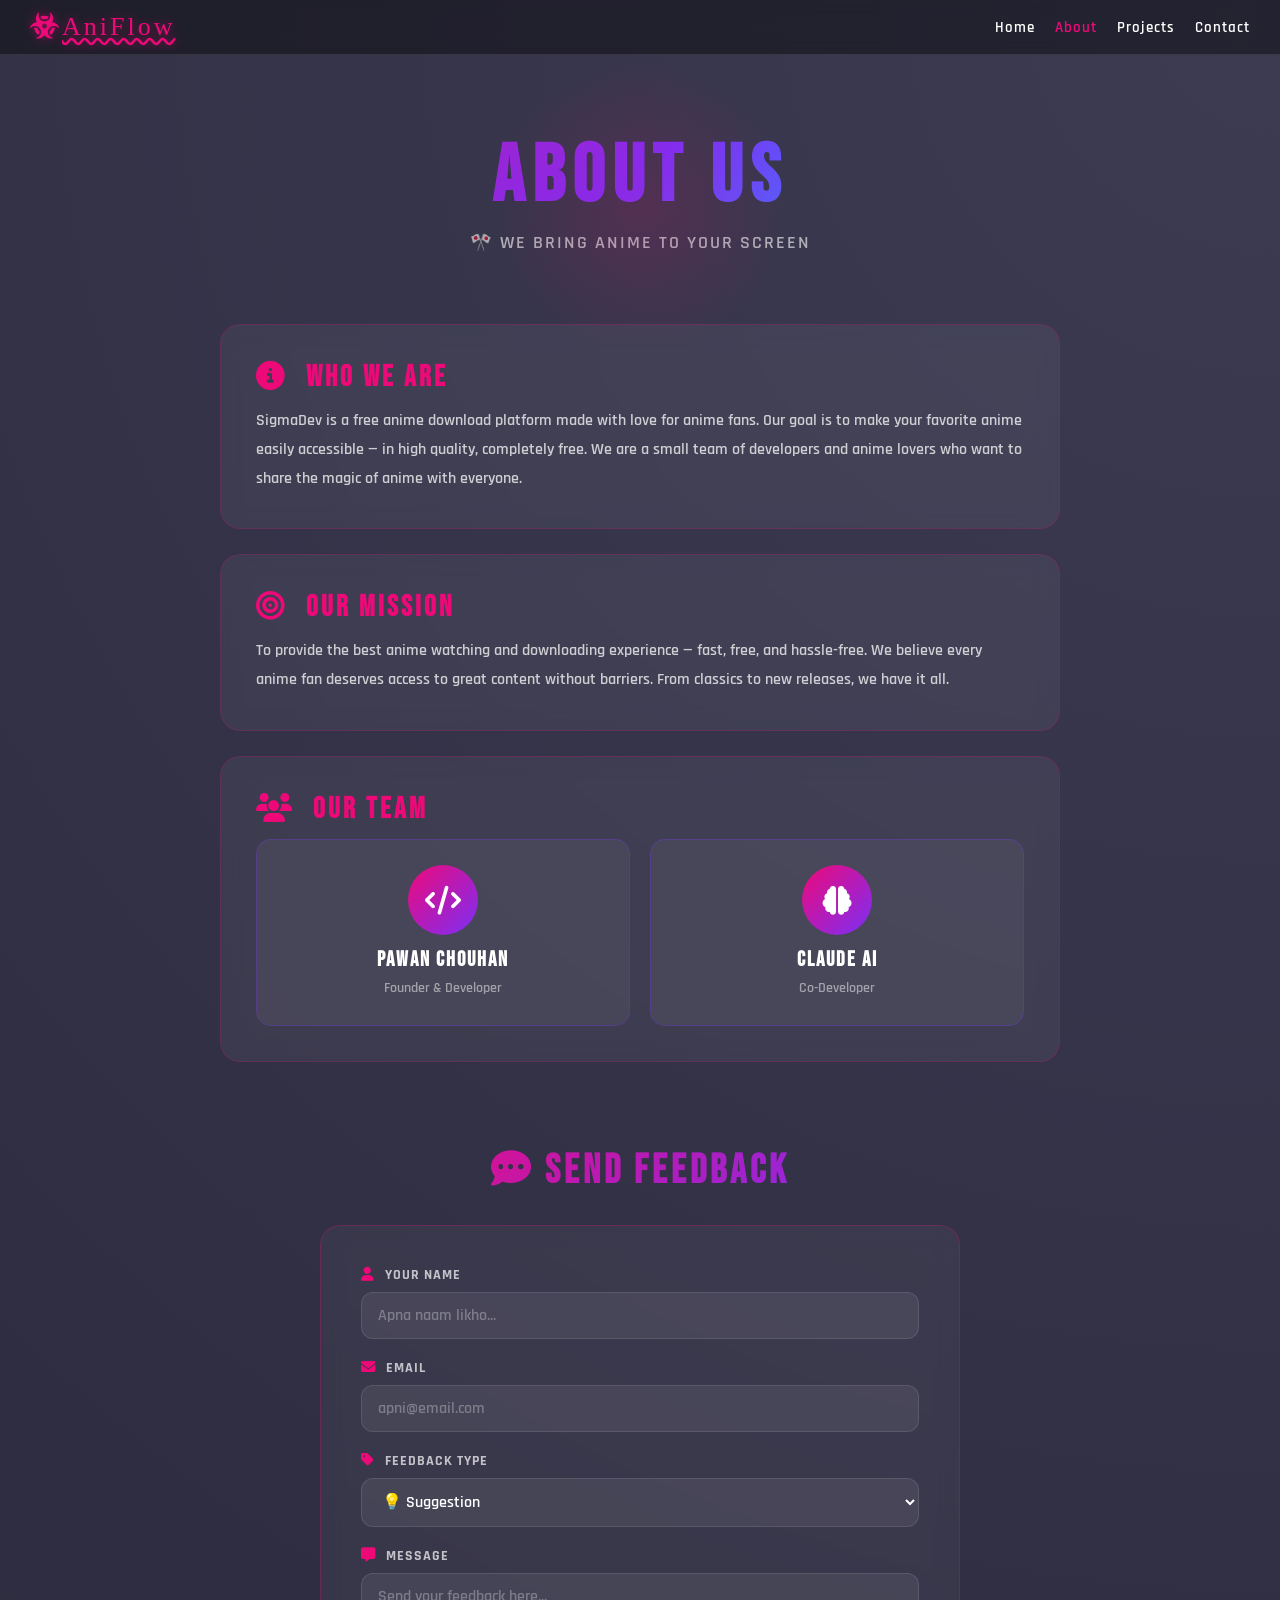
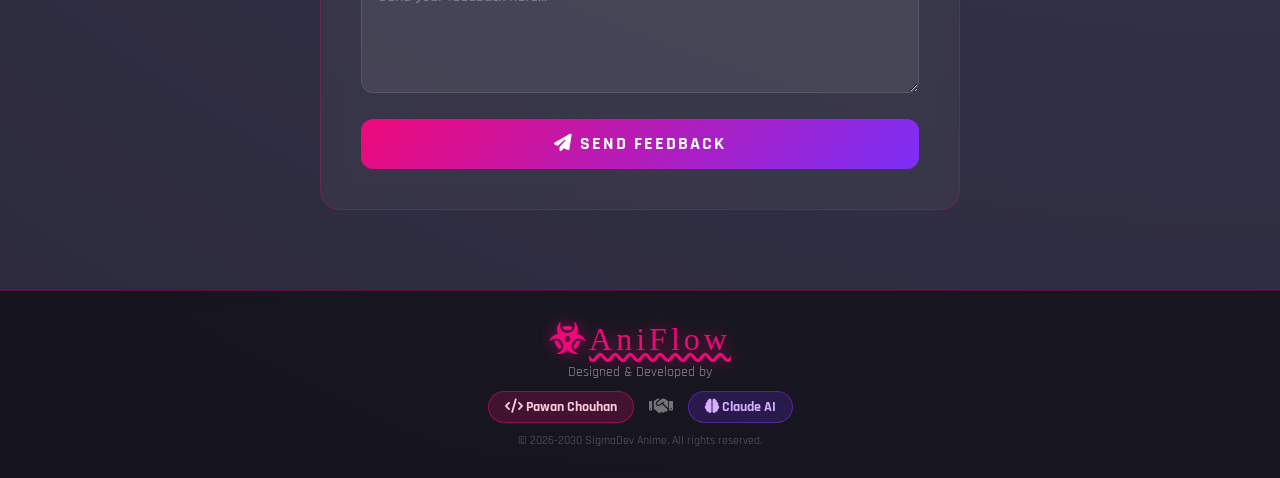
==== About us.html @ 2e11c908 "Aniflow added" ====
<!DOCTYPE html>
<html lang="en">

<head>
    <meta charset="UTF-8">
    <meta name="viewport" content="width=device-width, initial-scale=1.0">
    <title>SigmaDev - About Us</title>
    <link rel="stylesheet" href="https://cdnjs.cloudflare.com/ajax/libs/font-awesome/6.5.0/css/all.min.css">
    <link href="https://fonts.googleapis.com/css2?family=Bebas+Neue&family=Rajdhani:wght@400;600;700&display=swap"
        rel="stylesheet">
    <style>
        * {
            margin: 0;
            padding: 0;
            box-sizing: border-box;
        }

        body {
            min-height: 100vh;
            background: #282537;
            background-image: radial-gradient(circle at top, #3c3b52 0%, #252233 80%);
            background-size: 200% 200%;
            animation: breathe 8s ease infinite;
            font-family: 'Rajdhani', sans-serif;
            color: white;
        }

        @keyframes breathe {
            0% {
                background-position: 50% 0%;
            }

            50% {
                background-position: 50% 100%;
            }

            100% {
                background-position: 50% 0%;
            }
        }

        /* NAVBAR */
        .navbar {
            position: fixed;
            top: 0;
            width: 100%;
            display: flex;
            align-items: center;
            justify-content: space-between;
            padding: 12px 30px;
            background: rgba(0, 0, 0, 0.4);
            backdrop-filter: blur(10px);
            border-bottom: 1px solid rgba(255, 255, 255, 0.1);
            z-index: 1000;
        }

        .logo {
            font-family: 'Bebas Neue', cursive;
            font-size: 26px;
            letter-spacing: 3px;
            color: #ee0979;
            text-shadow: 0 0 10px rgba(238, 9, 121, 0.5);
            text-decoration: none;
            font-family: cursive;
            text-decoration-style: wavy;
            text-decoration-line: underline;
        }

        .nav-links {
            display: flex;
            list-style: none;
            gap: 20px;
        }

        .nav-links a {
            text-decoration: none;
            color: white;
            font-size: 15px;
            font-weight: 600;
            letter-spacing: 1px;
            transition: color 0.3s;
        }

        .nav-links a:hover {
            color: #ee0979;
        }

        /* HERO */
        .hero {
            margin-top: 57px;
            padding: 80px 30px 50px;
            text-align: center;
            position: relative;
        }

        .hero::before {
            content: '';
            position: absolute;
            top: 0;
            left: 50%;
            transform: translateX(-50%);
            width: 300px;
            height: 300px;
            background: radial-gradient(circle, rgba(238, 9, 121, 0.15), transparent 70%);
            pointer-events: none;
        }

        .hero h1 {
            font-family: 'Bebas Neue', cursive;
            font-size: 5rem;
            letter-spacing: 8px;
            background: linear-gradient(135deg, #ee0979, #7b2ff7, #00d4ff);
            -webkit-background-clip: text;
            -webkit-text-fill-color: transparent;
            background-clip: text;
            line-height: 1;
        }

        .hero p {
            margin-top: 15px;
            font-size: 1.1rem;
            font-weight: 600;
            color: rgba(255, 255, 255, 0.6);
            letter-spacing: 2px;
            text-transform: uppercase;
        }

        /* ABOUT SECTION */
        .about-section {
            max-width: 900px;
            margin: 0 auto;
            padding: 20px 30px 60px;
        }

        .about-card {
            background: rgba(255, 255, 255, 0.05);
            border: 1px solid rgba(238, 9, 121, 0.2);
            border-radius: 20px;
            padding: 35px;
            margin-bottom: 25px;
            backdrop-filter: blur(10px);
            transition: border-color 0.3s, transform 0.3s;
        }

        .about-card:hover {
            border-color: rgba(238, 9, 121, 0.5);
            transform: translateY(-3px);
        }

        .about-card h2 {
            font-family: 'Bebas Neue', cursive;
            font-size: 1.8rem;
            letter-spacing: 3px;
            color: #ee0979;
            margin-bottom: 12px;
        }

        .about-card h2 i {
            margin-right: 10px;
        }

        .about-card p {
            font-size: 1rem;
            font-weight: 600;
            color: rgba(255, 255, 255, 0.75);
            line-height: 1.8;
        }

        /* TEAM */
        .team-grid {
            display: flex;
            gap: 20px;
            justify-content: center;
            flex-wrap: wrap;
            margin-top: 10px;
        }

        .team-card {
            background: rgba(255, 255, 255, 0.05);
            border: 1px solid rgba(123, 47, 247, 0.3);
            border-radius: 15px;
            padding: 25px 30px;
            text-align: center;
            flex: 1;
            min-width: 200px;
            transition: all 0.3s;
        }

        .team-card:hover {
            border-color: rgba(238, 9, 121, 0.6);
            transform: translateY(-5px);
            box-shadow: 0 10px 30px rgba(238, 9, 121, 0.2);
        }

        .team-card .avatar {
            width: 70px;
            height: 70px;
            border-radius: 50%;
            background: linear-gradient(135deg, #ee0979, #7b2ff7);
            display: flex;
            align-items: center;
            justify-content: center;
            font-size: 1.8rem;
            margin: 0 auto 12px;
        }

        .team-card h3 {
            font-family: 'Bebas Neue', cursive;
            font-size: 1.3rem;
            letter-spacing: 2px;
            color: white;
        }

        .team-card p {
            font-size: 0.85rem;
            color: rgba(255, 255, 255, 0.5);
            font-weight: 600;
            margin-top: 4px;
        }

        /* FEEDBACK FORM */
        .feedback-section {
            max-width: 700px;
            margin: 0 auto;
            padding: 0 30px 80px;
        }

        .feedback-title {
            font-family: 'Bebas Neue', cursive;
            font-size: 2.5rem;
            letter-spacing: 4px;
            text-align: center;
            margin-bottom: 30px;
            background: linear-gradient(135deg, #ee0979, #7b2ff7);
            -webkit-background-clip: text;
            -webkit-text-fill-color: transparent;
            background-clip: text;
        }

        .feedback-form {
            background: rgba(255, 255, 255, 0.04);
            border: 1px solid rgba(238, 9, 121, 0.25);
            border-radius: 20px;
            padding: 40px;
            backdrop-filter: blur(10px);
        }

        .form-group {
            margin-bottom: 20px;
        }

        .form-group label {
            display: block;
            font-size: 0.9rem;
            font-weight: 700;
            color: rgba(255, 255, 255, 0.7);
            letter-spacing: 1px;
            text-transform: uppercase;
            margin-bottom: 8px;
        }

        .form-group label i {
            color: #ee0979;
            margin-right: 6px;
        }

        .form-group input,
        .form-group textarea,
        .form-group select {
            width: 100%;
            background: rgba(255, 255, 255, 0.07);
            border: 1px solid rgba(255, 255, 255, 0.1);
            border-radius: 12px;
            padding: 12px 16px;
            color: white;
            font-family: 'Rajdhani', sans-serif;
            font-size: 1rem;
            font-weight: 600;
            outline: none;
            transition: border-color 0.3s, box-shadow 0.3s;
        }

        .form-group input:focus,
        .form-group textarea:focus,
        .form-group select:focus {
            border-color: #ee0979;
            box-shadow: 0 0 15px rgba(238, 9, 121, 0.2);
        }

        .form-group select option {
            background: #252233;
            color: white;
        }

        .form-group textarea {
            resize: vertical;
            min-height: 120px;
        }

        .form-group input::placeholder,
        .form-group textarea::placeholder {
            color: rgba(255, 255, 255, 0.3);
        }

        .submit-btn {
            width: 100%;
            padding: 14px;
            background: linear-gradient(135deg, #ee0979, #7b2ff7);
            color: white;
            border: none;
            border-radius: 12px;
            cursor: pointer;
            font-size: 1.1rem;
            font-weight: 700;
            font-family: 'Rajdhani', sans-serif;
            letter-spacing: 2px;
            text-transform: uppercase;
            transition: all 0.3s;
            animation: pulse 2s infinite;
        }

        .submit-btn:hover {
            transform: scale(1.02);
            box-shadow: 0 8px 25px rgba(238, 9, 121, 0.5);
            animation: none;
        }

        @keyframes pulse {
            0% {
                box-shadow: 0 0 0 0 rgba(238, 9, 121, 0.5);
            }

            70% {
                box-shadow: 0 0 0 10px rgba(238, 9, 121, 0);
            }

            100% {
                box-shadow: 0 0 0 0 rgba(238, 9, 121, 0);
            }
        }

        /* SUCCESS MSG */
        .success-msg {
            display: none;
            text-align: center;
            padding: 20px;
            background: rgba(17, 153, 142, 0.15);
            border: 1px solid rgba(17, 153, 142, 0.4);
            border-radius: 12px;
            margin-top: 15px;
            color: #38ef7d;
            font-size: 1rem;
            font-weight: 700;
        }

        /* FOOTER */
        .footer {
            background: rgba(0, 0, 0, 0.5);
            backdrop-filter: blur(10px);
            border-top: 1px solid rgba(238, 9, 121, 0.3);
            padding: 30px;
            text-align: center;
        }

        .footer-logo {
            font-family: 'Bebas Neue', cursive;
            font-size: 2rem;
            letter-spacing: 4px;
            color: #ee0979;
            text-shadow: 0 0 15px rgba(238, 9, 121, 0.6);
            font-family: cursive;
            text-decoration-style: wavy;
            text-decoration-line: underline;
        }

        .footer-credits {
            display: flex;
            align-items: center;
            gap: 15px;
            justify-content: center;
            margin: 10px 0;
        }

        .credit-you {
            background: rgba(238, 9, 121, 0.2);
            border: 1px solid rgba(238, 9, 121, 0.5);
            color: #ffccdd;
            padding: 6px 16px;
            border-radius: 25px;
            font-size: 0.9rem;
            font-weight: 700;
        }

        .footer-x {
            color: rgba(255, 255, 255, 0.4);
            font-size: 1.2rem;
            font-weight: 700;
        }

        .credit-claude {
            background: rgba(123, 47, 247, 0.2);
            border: 1px solid rgba(123, 47, 247, 0.5);
            color: #d4b0ff;
            padding: 6px 16px;
            border-radius: 25px;
            font-size: 0.9rem;
            font-weight: 700;
        }

        .footer-copy {
            color: rgba(255, 255, 255, 0.3);
            font-size: 0.75rem;
            margin-top: 8px;
        }
    </style>
</head>

<body>

    <!-- NAVBAR -->
    <nav class="navbar">
        <a href="index.html" class="logo"><i class="fa-solid fa-biohazard"></i>AniFlow</a>
        <ul class="nav-links">
            <li><a href="index.html">Home</a></li>
            <li><a href="about.html" style="color:#ee0979">About</a></li>
            <li><a href="projects.html">Projects</a></li>
            <li><a href="contact us.html">Contact</a></li>
        </ul>
    </nav>

    <!-- HERO -->
    <div class="hero">
        <h1>About Us</h1>
        <p>🎌 We bring anime to your screen</p>
    </div>

    <!-- ABOUT CARDS -->
    <div class="about-section">

        <div class="about-card">
            <h2><i class="fa-solid fa-circle-info"></i> Who We Are</h2>
            <p>SigmaDev is a free anime download platform made with love for anime fans. Our goal is to make your
                favorite anime easily accessible — in high quality, completely free. We are a small team of developers
                and anime lovers who want to share the magic of anime with everyone.</p>
        </div>

        <div class="about-card">
            <h2><i class="fa-solid fa-bullseye"></i> Our Mission</h2>
            <p>To provide the best anime watching and downloading experience — fast, free, and hassle-free. We believe
                every anime fan deserves access to great content without barriers. From classics to new releases, we
                have it all.</p>
        </div>

        <!-- TEAM -->
        <div class="about-card">
            <h2><i class="fa-solid fa-users"></i> Our Team</h2>
            <div class="team-grid">
                <div class="team-card">
                    <div class="avatar"><i class="fa-solid fa-code"></i></div>
                    <h3>Pawan Chouhan</h3>
                    <p>Founder & Developer</p>
                </div>
                <div class="team-card">
                    <div class="avatar"><i class="fa-solid fa-brain"></i></div>
                    <h3>Claude AI</h3>
                    <p>Co-Developer</p>
                </div>
            </div>
        </div>

    </div>

    <!-- FEEDBACK FORM -->
    <div class="feedback-section">
        <h2 class="feedback-title"><i class="fa-solid fa-comment-dots"></i> Send Feedback</h2>

        <!-- 
            FORMSPREE SETUP:
            1. formspree.io pe jao
            2. Free account banao
            3. New form banao
            4. Neeche action mein apna link daalo
        -->
        <form class="feedback-form" action="https://formspree.io/f/mbdzyerg" method="POST">

            <div class="form-group">
                <label><i class="fa-solid fa-user"></i> Your Name</label>
                <input type="text" name="name" placeholder="Apna naam likho..." required>
            </div>

            <div class="form-group">
                <label><i class="fa-solid fa-envelope"></i> Email</label>
                <input type="email" name="email" placeholder="apni@email.com" required>
            </div>

            <div class="form-group">
                <label><i class="fa-solid fa-tag"></i> Feedback Type</label>
                <select name="type">
                    <option value="suggestion">💡 Suggestion</option>
                    <option value="bug">🐛 Bug Report</option>
                    <option value="request">🎌 Anime Request</option>
                    <option value="other">📝 Other</option>
                </select>
            </div>

            <div class="form-group">
                <label><i class="fa-solid fa-message"></i> Message</label>
                <textarea name="message" placeholder="Send your feedback here..." required></textarea>
            </div>

            <button type="submit" class="submit-btn">
                <i class="fa-solid fa-paper-plane"></i> Send Feedback
            </button>

            <div class="success-msg" id="successMsg">
                ✅ Shukriya! Tumhara feedback mil gaya! 🎌
            </div>

        </form>
    </div>

    <!-- FOOTER -->
    <footer class="footer">
        <div class="footer-logo"><i class="fa-solid fa-biohazard"></i>AniFlow</div>
        <p style="color:rgba(255,255,255,0.5); font-size:0.85rem; margin: 5px 0;">Designed & Developed by</p>
        <div class="footer-credits">
            <span class="credit-you"><i class="fa-solid fa-code"></i> Pawan Chouhan</span>
            <span class="footer-x"><i class="fa-solid fa-handshake"></i></span>
            <span class="credit-claude"><i class="fa-solid fa-brain"></i> Claude AI</span>
        </div>
        <p class="footer-copy">© 2026-2030 SigmaDev Anime. All rights reserved.</p>
    </footer>

    <script>
        // Form submit success message
        const form = document.querySelector('.feedback-form');
        form.addEventListener('submit', function (e) {
            setTimeout(() => {
                document.getElementById('successMsg').style.display = 'block';
            }, 500);
        });
    </script>

</body>

</html>
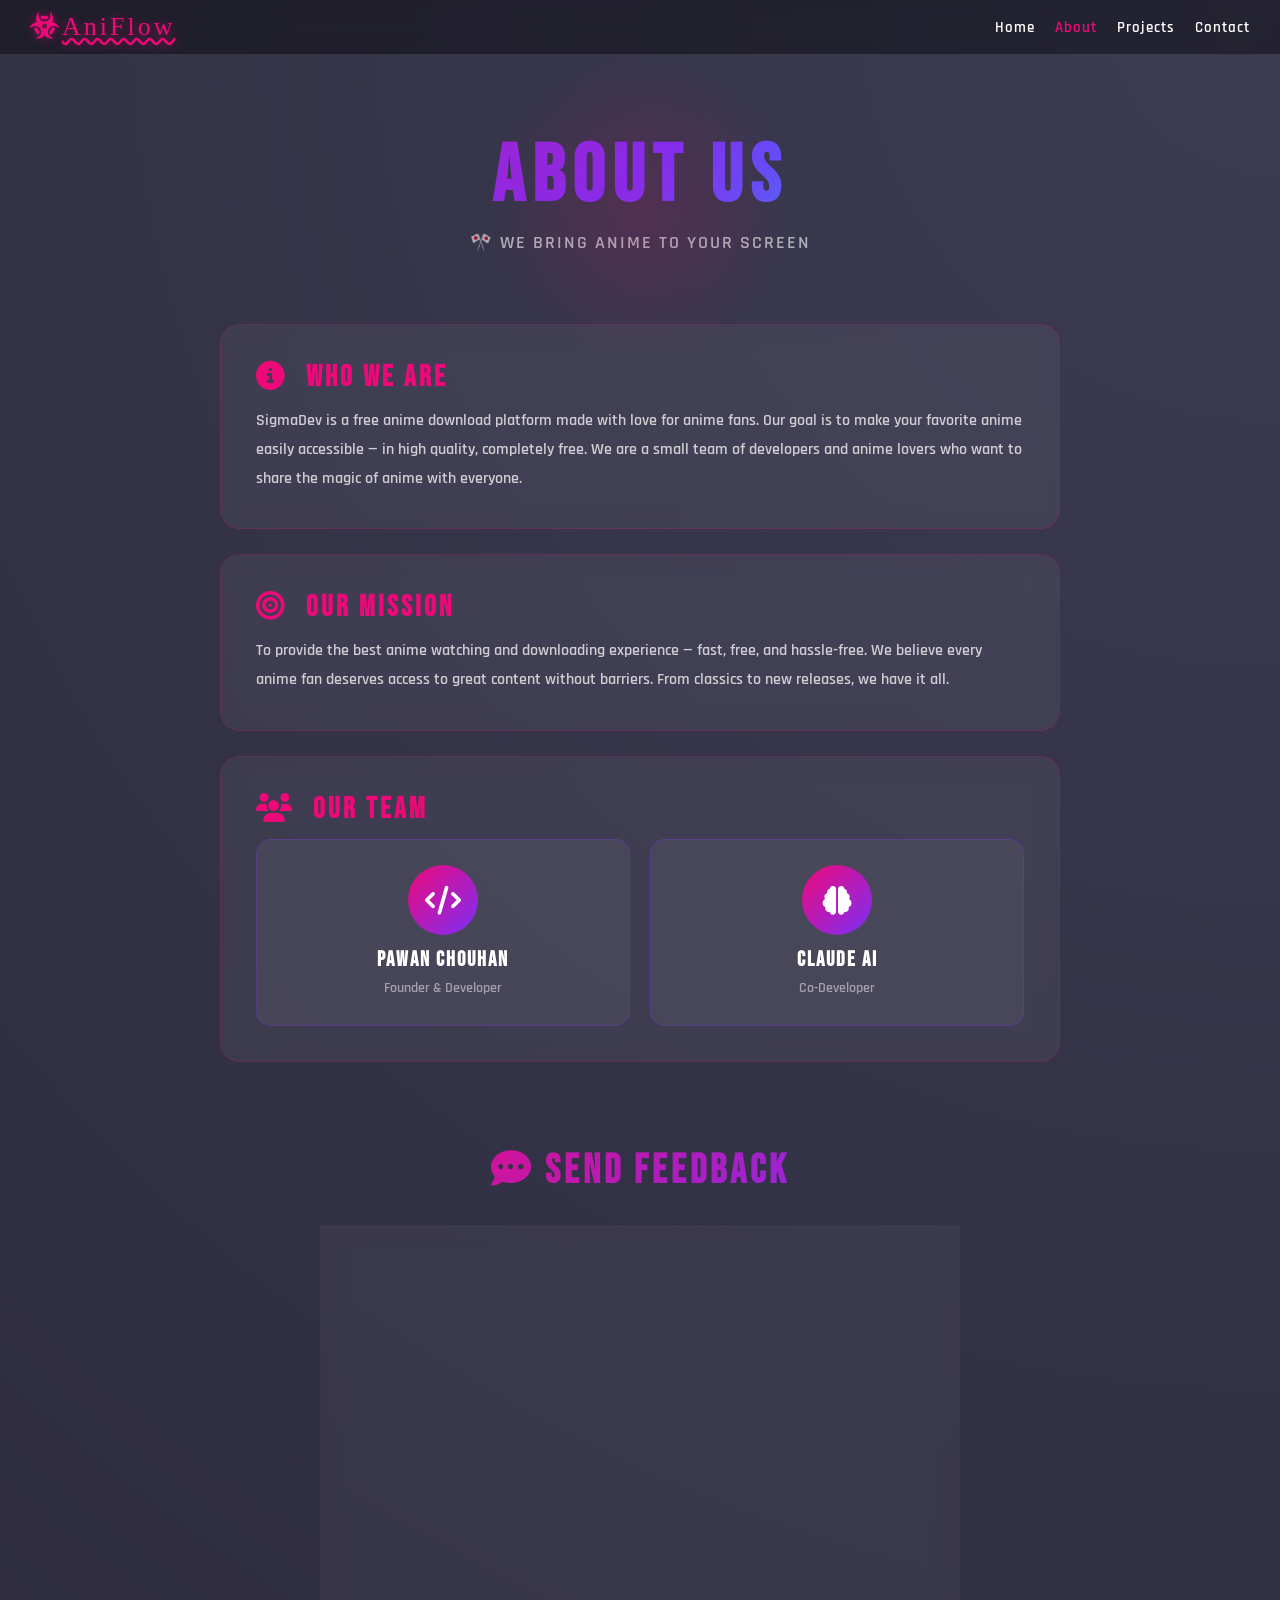
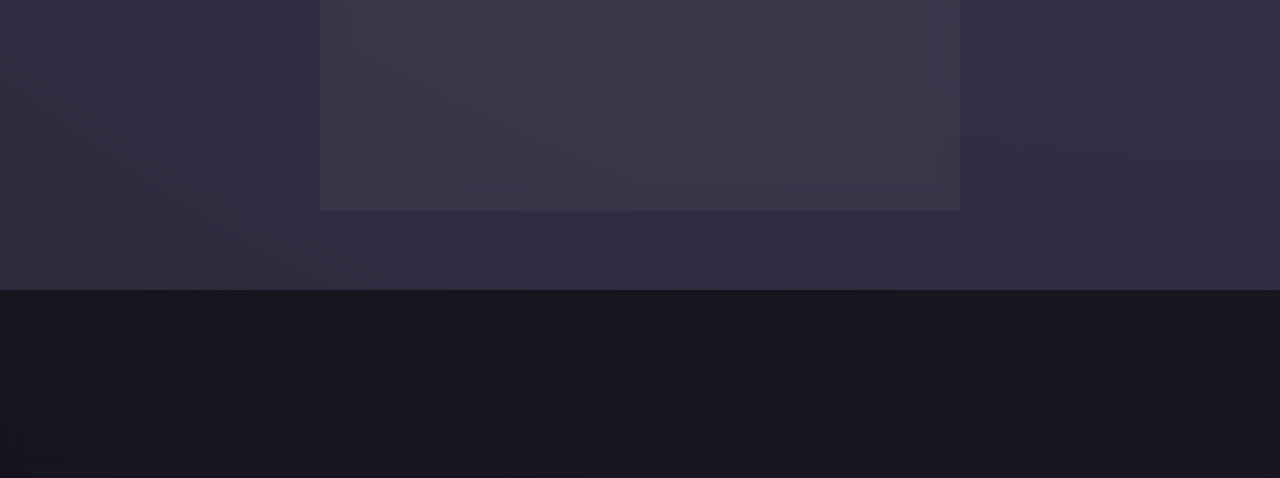
==== commit 654a681b: "Update About us.html" ====
--- a/About us.html
+++ b/About us.html
@@ -412,6 +412,88 @@
             font-size: 0.75rem;
             margin-top: 8px;
         }
+
+        /* ================= RESPONSIVE ================= */
+
+/* Tablet */
+@media (max-width: 900px) {
+
+    .hero h1 {
+        font-size: 3.5rem;
+        letter-spacing: 5px;
+    }
+
+    .hero p {
+        font-size: 1rem;
+    }
+
+    .about-card {
+        padding: 25px;
+    }
+}
+
+/* Mobile */
+@media (max-width: 600px) {
+
+    .navbar {
+        padding: 10px 15px;
+    }
+
+    .logo {
+        font-size: 18px;
+    }
+
+    .nav-links {
+        gap: 10px;
+        flex-wrap: wrap;
+    }
+
+    .nav-links a {
+        font-size: 12px;
+    }
+
+    .hero {
+        padding: 60px 15px 30px;
+    }
+
+    .hero h1 {
+        font-size: 2.3rem;
+        letter-spacing: 3px;
+    }
+
+    .hero p {
+        font-size: 0.8rem;
+    }
+
+    .about-section {
+        padding: 10px 15px 40px;
+    }
+
+    .about-card {
+        padding: 20px;
+    }
+
+    .team-card {
+        min-width: 100%;
+    }
+
+    .feedback-form {
+        padding: 25px;
+    }
+
+    .feedback-section {
+        padding: 0 15px 60px;
+    }
+
+    .footer-credits {
+         flex-direction: row;
+        gap: 8px;
+    }
+
+    .footer-logo {
+        font-size: 1.5rem;
+    }
+}
     </style>
 </head>
 
@@ -534,13 +616,25 @@
     <script>
         // Form submit success message
         const form = document.querySelector('.feedback-form');
-        form.addEventListener('submit', function (e) {
-            setTimeout(() => {
-                document.getElementById('successMsg').style.display = 'block';
-            }, 500);
+
+        form.addEventListener('submit', async function (e) {
+            e.preventDefault();
+
+            const data = new FormData(form);
+
+            await fetch(form.action, {
+                method: form.method,
+                body: data,
+                headers: {
+                    'Accept': 'application/json'
+                }
+            });
+
+            document.getElementById('successMsg').style.display = 'block';
+            form.reset();
         });
     </script>
 
 </body>
 
-</html>+</html>
